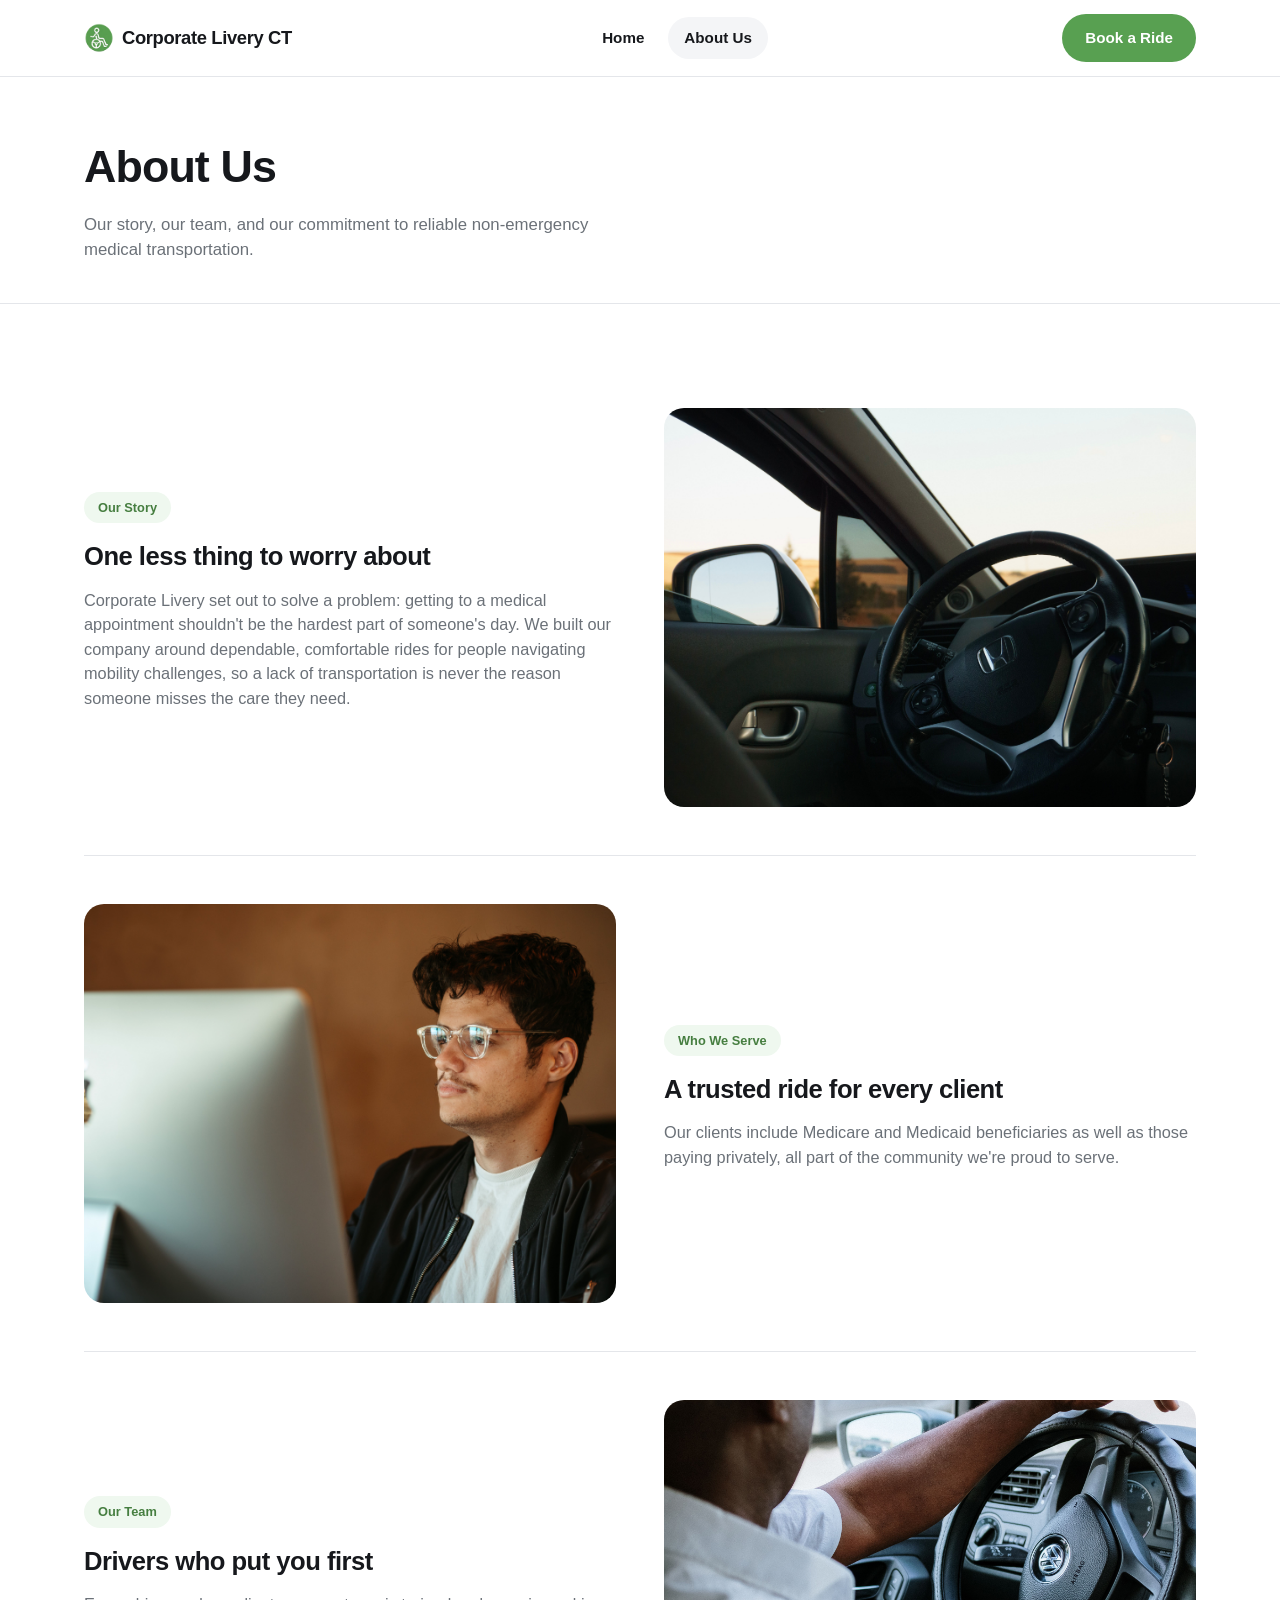
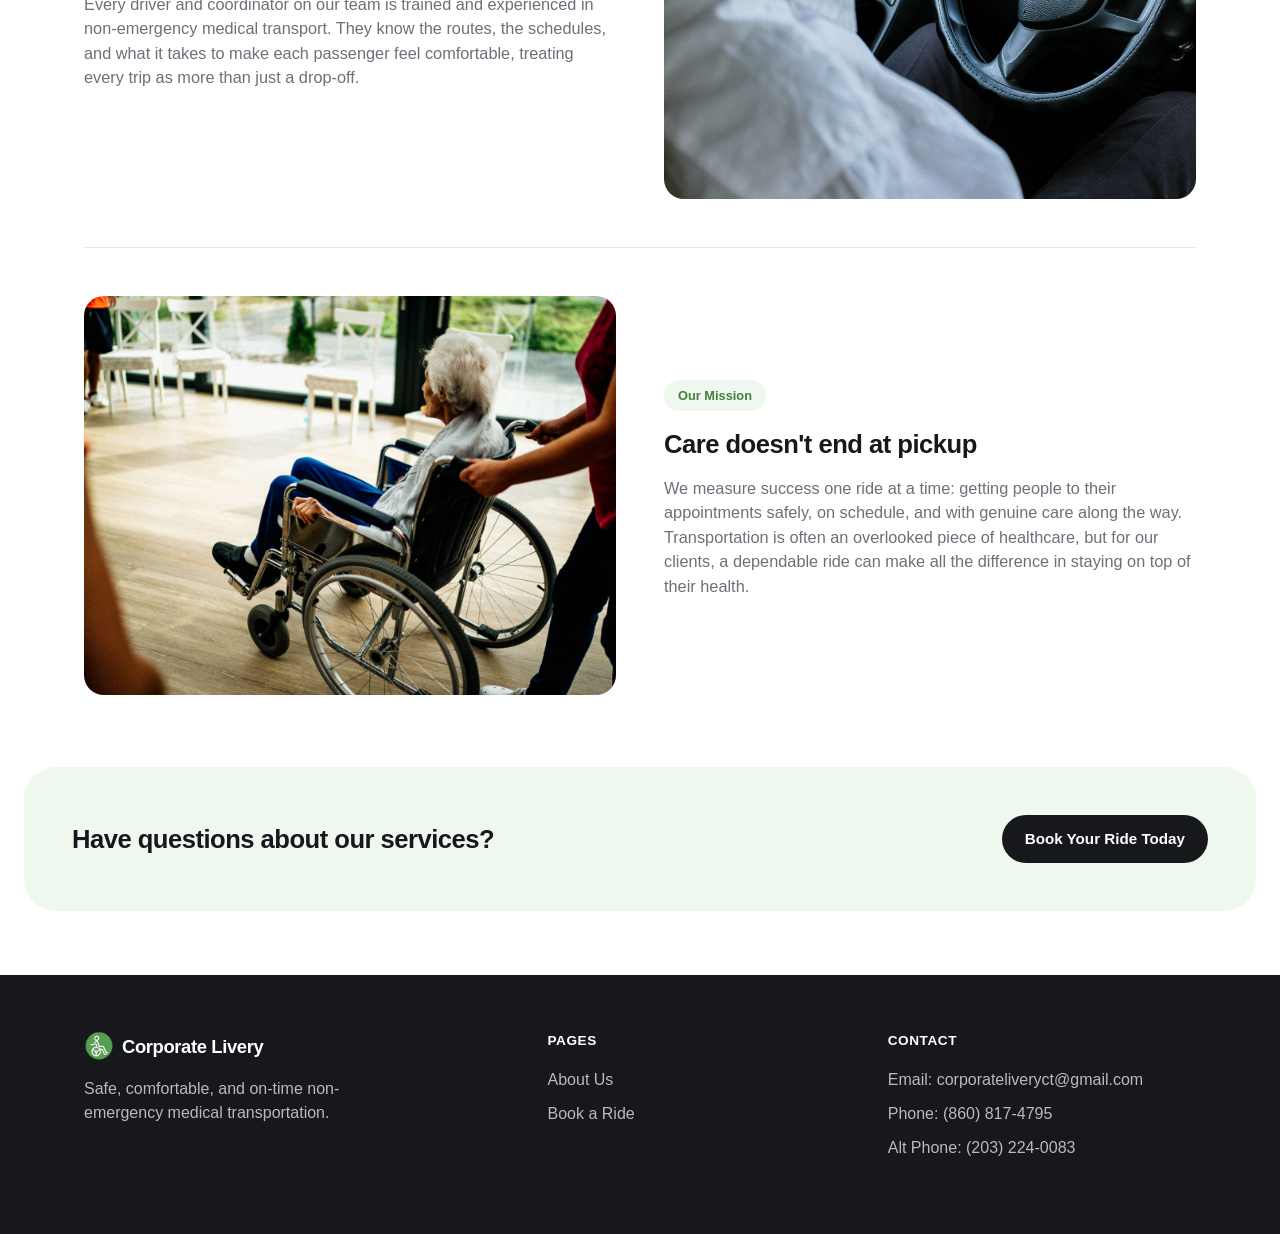
==== about-us/index.html @ ef1a868f "Page routing & mobile formatting" ====
<!DOCTYPE html>
<html lang="en">
<head>
<meta charset="UTF-8">
<meta name="viewport" content="width=device-width, initial-scale=1.0">
<title>About Us | Corporate Livery</title>
<meta name="description" content="Learn about Corporate Livery, our team, who we serve, and our mission in non-emergency medical transportation.">
<link rel="stylesheet" href="/styles.css">
<link rel="icon" type="image/png" href="/images/CorporateLogo.png">
</head>
<body>
<a class="skip-link" href="#main">Skip to Content</a>

<header class="site-header">
  <div class="wrap">
    <a href="/" class="logo">
      <span class="logo-mark">
        <img src="/images/CorporateLogo.png" alt="Corporate Livery logo">
      </span>
      Corporate Livery CT
    </a>
    <nav class="main-nav" aria-label="Primary">
      <a href="/">Home</a>
      <a href="/about-us" class="active">About Us</a>
      <a href="/book-a-ride" class="nav-book-link">Book a Ride</a>
    </nav>
    <a href="/book-a-ride" class="btn btn-primary">Book a Ride</a>
    <button class="nav-toggle" aria-label="Open menu" aria-expanded="false" id="navToggle">
      <span></span><span></span><span></span>
    </button>
  </div>
</header>

<main id="main">

  <section class="page-hero">
    <div class="wrap">
      <h1>About Us</h1>
      <p>Our story, our team, and our commitment to reliable non-emergency medical transportation.</p>
    </div>
  </section>

  <div class="wrap">

    <div class="about-row">
      <div class="about-copy">
        <span class="eyebrow-label">Our Story</span>
        <h2>One less thing to worry about</h2>
        <p>Corporate Livery set out to solve a problem: getting to a medical appointment shouldn't be the hardest part of someone's day. We built our company around dependable, comfortable rides for people navigating mobility challenges, so a lack of transportation is never the reason someone misses the care they need.</p>
      </div>
      <div class="about-photo">
        <img src="/images/Our-story.jpg" alt="Accessible minivan">
      </div>
    </div>

    <div class="about-row reverse">
      <div class="about-copy">
        <span class="eyebrow-label">Who We Serve</span>
        <h2>A trusted ride for every client</h2>
        <p>Our clients include Medicare and Medicaid beneficiaries as well as those paying privately, all part of the community we're proud to serve.</p>
      </div>
      <div class="about-photo">
        <img src="/images/Who-we-serve.jpg" alt="Accessible minivan">
      </div>
    </div>

    <div class="about-row">
      <div class="about-copy">
        <span class="eyebrow-label">Our Team</span>
        <h2>Drivers who put you first</h2>
        <p>Every driver and coordinator on our team is trained and experienced in non-emergency medical transport. They know the routes, the schedules, and what it takes to make each passenger feel comfortable, treating every trip as more than just a drop-off.</p>
      </div>
      <div class="about-photo">
        <img src="/images/Our-Team.jpg" alt="Accessible minivan">
      </div>
    </div>

    <div class="about-row reverse">
      <div class="about-copy">
        <span class="eyebrow-label">Our Mission</span>
        <h2>Care doesn't end at pickup</h2>
        <p>We measure success one ride at a time: getting people to their appointments safely, on schedule, and with genuine care along the way. Transportation is often an overlooked piece of healthcare, but for our clients, a dependable ride can make all the difference in staying on top of their health.</p>
      </div>
      <div class="about-photo">
        <img src="/images/Our-Mission.jpg" alt="Accessible minivan">
      </div>
    </div>

  </div>

  <section class="cta-banner">
    <h2>Have questions about our services?</h2>
    <a href="/book-a-ride" class="btn btn-dark">Book Your Ride Today</a>
  </section>

</main>

<footer class="site-footer">
  <div class="wrap">
    <div class="footer-top">
      <div>
        <a href="/" class="logo">
          <span class="logo-mark">
            <img src="/images/CorporateLogo.png" alt="Corporate Livery logo">
          </span>
          Corporate Livery
        </a>
        <p style="max-width: 34ch; margin-top: 16px;">Safe, comfortable, and on-time non-emergency medical transportation.</p>
      </div>
      <div class="footer-col">
        <h4>Pages</h4>
        <ul>
          <li><a href="/about-us">About Us</a></li>
          <li><a href="/book-a-ride">Book a Ride</a></li>
        </ul>
      </div>
      <div class="footer-col">
        <h4>Contact</h4>
        <ul>
          <li>Email: corporateliveryct@gmail.com</li>
          <li>Phone: (860) 817-4795</li>
          <li>Alt Phone: (203) 224-0083</li>
        </ul>
      </div>
    </div>
  </div>
</footer>

<script src="/script.js"></script>
</body>
</html>
---- styles.css ----
/* ============================================
   Corporate Livery — Design Tokens
   ============================================ */
   :root {
    --ink: #16181C;
    --paper: #FFFFFF;
    --mist: #F4F5F7;
    --line: #E4E6EA;
    --muted: #6B7178;
  
    --accent: #58A051;
    --accent-dark: #467E40;
    --accent-soft: #eff8ef;
  
    --radius-lg: 32px;
    --radius-md: 20px;
    --radius-pill: 999px;
  
    --shadow-card: 0 20px 50px rgba(22, 24, 28, 0.12);
  
    --font: -apple-system, BlinkMacSystemFont, "Segoe UI", Roboto, Helvetica, Arial, sans-serif;
  
    --max: 1160px;
  }
  
  /* ============================================
     Reset
     ============================================ */
  * { box-sizing: border-box; }
  html { scroll-behavior: smooth; }
  body {
    margin: 0;
    font-family: var(--font);
    color: var(--ink);
    background: var(--paper);
    line-height: 1.5;
    -webkit-font-smoothing: antialiased;
  }
  img { max-width: 100%; display: block; }
  a { color: inherit; text-decoration: none; }
  ul { list-style: none; margin: 0; padding: 0; }
  button { font-family: inherit; cursor: pointer; }
  
  :focus-visible {
    outline: 3px solid var(--accent);
    outline-offset: 3px;
  }
  
  .wrap {
    max-width: var(--max);
    margin: 0 auto;
    padding: 0 24px;
  }
  
  .skip-link {
    position: absolute;
    left: -999px;
    top: 0;
    background: var(--ink);
    color: #fff;
    padding: 12px 20px;
    border-radius: var(--radius-pill);
    z-index: 100;
  }
  .skip-link:focus { left: 24px; top: 16px; }
  
  /* ============================================
     Header
     ============================================ */
  .site-header {
    position: sticky;
    top: 0;
    z-index: 50;
    background: rgba(255, 255, 255, 0.92);
    backdrop-filter: saturate(180%) blur(10px);
    border-bottom: 1px solid var(--line);
  }
  .site-header .wrap {
    display: flex;
    align-items: center;
    justify-content: space-between;
    height: 76px;
  }
  .logo {
    font-weight: 800;
    font-size: 1.15rem;
    letter-spacing: -0.02em;
    display: flex;
    align-items: center;
    gap: 8px;
  }
  .logo-mark {
    width: 30px;
    height: 30px;
    border-radius: 9px;
    display: inline-flex;
    align-items: center;
    justify-content: center;
    flex-shrink: 0;
  }
  .main-nav {
    display: flex;
    align-items: center;
    gap: 8px;
  }
  .main-nav a {
    padding: 10px 16px;
    border-radius: var(--radius-pill);
    font-weight: 600;
    font-size: 0.95rem;
    color: var(--ink);
  }
  .main-nav a:hover { background: var(--mist); }
  .main-nav a.active { background: var(--mist); }

  .nav-book-link { display: none; }
  
  .btn {
    display: inline-flex;
    align-items: center;
    justify-content: center;
    gap: 8px;
    padding: 12px 22px;
    border-radius: var(--radius-pill);
    font-weight: 700;
    font-size: 0.95rem;
    border: 1px solid transparent;
    transition: transform 0.15s ease, background 0.15s ease;
    white-space: nowrap;
  }
  .btn:hover { transform: translateY(-1px); }
  .btn-primary { background: var(--accent); color: #fff; }
  .btn-primary:hover { background: var(--accent-dark); }
  .btn-dark { background: var(--ink); color: #fff; }
  .btn-dark:hover { background: #000; }
  .btn-outline { background: transparent; color: var(--ink); border-color: var(--line); }
  .btn-outline:hover { background: var(--mist); }
  
  .nav-toggle {
    display: none;
    background: none;
    border: none;
    padding: 8px;
  }
  .nav-toggle span {
    display: block;
    width: 22px;
    height: 2px;
    background: var(--ink);
    margin: 5px 0;
  }
  
  /* ============================================
     Hero
     ============================================ */
  .hero {
    padding: 64px 0 40px;
  }
  .hero .wrap {
    display: grid;
    grid-template-columns: 1.05fr 0.95fr;
    gap: 56px;
    align-items: center;
  }
  .hero-visual {
    position: relative;
    border-radius: var(--radius-lg);
    background: var(--ink);
    aspect-ratio: 4 / 4.4;
    overflow: hidden;
  }
  .hero-visual-photo {
    position: absolute;
    inset: 0;
    width: 100%;
    height: 100%;
    object-fit: cover;
  }
  .hero-visual::after {
    content: "";
    position: absolute;
    inset: 0;
    background: linear-gradient(to top, rgba(0, 0, 0, 0.6), transparent 45%);
  }
  .hero-visual .hero-badge {
    position: absolute;
    bottom: 24px;
    left: 24px;
    right: 24px;
    z-index: 1;
    margin: 0;
    width: fit-content;
  }
  .eyebrow {
    display: inline-flex;
    align-items: center;
    gap: 8px;
    background: var(--accent-soft);
    color: var(--accent-dark);
    font-weight: 700;
    font-size: 0.8rem;
    letter-spacing: 0.02em;
    padding: 8px 16px;
    border-radius: var(--radius-pill);
    margin-bottom: 20px;
  }
  .eyebrow-dot {
    width: 7px;
    height: 7px;
    border-radius: 50%;
    background: var(--accent);
  }
  .hero h1 {
    font-size: clamp(2.4rem, 4.4vw, 3.6rem);
    line-height: 1.05;
    letter-spacing: -0.03em;
    font-weight: 800;
    margin: 0 0 20px;
  }
  .hero .lede {
    font-size: 1.1rem;
    color: var(--muted);
    max-width: 46ch;
    margin: 0 0 28px;
  }
  .hero-ctas { display: flex; gap: 12px; flex-wrap: wrap; }
  
  .hero-badge {
    position: relative;
    background: #fff;
    border-radius: var(--radius-md);
    padding: 16px 18px;
    display: flex;
    align-items: center;
    gap: 12px;
    box-shadow: var(--shadow-card);
    width: fit-content;
  }
  .hero-badge strong { display: block; font-size: 0.95rem; }
  .hero-badge span { display: block; font-size: 0.8rem; color: var(--muted); }
  .hero-badge .badge-icon {
    width: 38px;
    height: 38px;
    border-radius: 10px;
    background: var(--accent-soft);
    display: flex;
    align-items: center;
    justify-content: center;
    flex-shrink: 0;
  }
  
  /* ============================================
     Image placeholder
     ============================================ */
  .img-placeholder {
    border-radius: var(--radius-md);
    background: repeating-linear-gradient(
      135deg,
      var(--mist),
      var(--mist) 10px,
      #ECEEF1 10px,
      #ECEEF1 20px
    );
    border: 1px dashed var(--line);
    display: flex;
    flex-direction: column;
    align-items: center;
    justify-content: center;
    gap: 10px;
    color: var(--muted);
    text-align: center;
    padding: 24px;
  }
  .img-placeholder .icon {
    width: 44px;
    height: 44px;
    border-radius: 12px;
    background: #fff;
    display: flex;
    align-items: center;
    justify-content: center;
  }
  .img-placeholder span {
    font-size: 0.85rem;
    font-weight: 600;
  }
  
  /* ============================================
     Intro / stats
     ============================================ */
  .intro {
    padding: 40px 0 20px;
  }
  .intro .wrap {
    display: grid;
    grid-template-columns: 1fr 1fr;
    gap: 56px;
    align-items: center;
  }
  .intro .img-placeholder { aspect-ratio: 5 / 4; }
  .intro p {
    font-size: 1.05rem;
    color: var(--muted);
    margin: 0 0 18px;
  }
  .intro .kicker {
    font-weight: 700;
    color: var(--ink);
    margin-bottom: 10px;
  }
  .intro-link {
    display: inline-flex;
    align-items: center;
    gap: 8px;
    font-weight: 700;
    color: var(--accent-dark);
  }

  .intro-photo {
    border-radius: var(--radius-md);
    aspect-ratio: 5 / 4;
    overflow: hidden;
  }
  .intro-photo img {
    width: 100%;
    height: 100%;
    object-fit: cover;
    display: block;
  }
  
  .stat-row {
    display: grid;
    grid-template-columns: repeat(3, 1fr);
    gap: 24px;
    padding: 48px 0;
    border-top: 1px solid var(--line);
    border-bottom: 1px solid var(--line);
    margin-top: 48px;
  }
  .stat-row div { text-align: left; }
  .stat-row .stat-value {
    font-size: 2.4rem;
    font-weight: 800;
    letter-spacing: -0.02em;
  }
  .stat-row .stat-label {
    color: var(--muted);
    font-size: 0.95rem;
    margin-top: 4px;
  }
  
  /* ============================================
     Dark feature section
     ============================================ */
  .features {
    background: var(--ink);
    color: #fff;
    border-radius: var(--radius-lg);
    margin: 64px 24px;
    padding: 56px;
  }
  .features .wrap { padding: 0; max-width: none; }
  .features-top {
    display: grid;
    grid-template-columns: 1fr 1fr;
    gap: 48px;
    margin-bottom: 48px;
  }
  .features h2 {
    font-size: clamp(1.8rem, 3vw, 2.4rem);
    letter-spacing: -0.02em;
    margin: 0 0 8px;
  }
  .features-top p {
    color: rgba(255, 255, 255, 0.65);
    font-size: 1.02rem;
    margin: 0;
  }
  .feature-grid {
    display: grid;
    grid-template-columns: repeat(4, 1fr);
    gap: 24px;
  }
  .feature-card .icon {
    width: 46px;
    height: 46px;
    border-radius: 12px;
    background: rgba(255, 255, 255, 0.1);
    display: flex;
    align-items: center;
    justify-content: center;
    margin-bottom: 18px;
  }
  .feature-card h3 {
    font-size: 1.02rem;
    margin: 0 0 8px;
  }
  .feature-card p {
    color: rgba(255, 255, 255, 0.6);
    font-size: 0.92rem;
    margin: 0;
  }
  
  /* ============================================
     Services
     ============================================ */
  .services { padding: 64px 0; }
  .section-head {
    display: flex;
    justify-content: space-between;
    align-items: flex-end;
    gap: 24px;
    margin-bottom: 36px;
  }
  .section-head h2 {
    font-size: clamp(1.7rem, 3vw, 2.2rem);
    letter-spacing: -0.02em;
    margin: 0 0 8px;
  }
  .section-head p { color: var(--muted); margin: 0; max-width: 46ch; }
  
  .service-grid {
    display: grid;
    grid-template-columns: 1fr 1fr;
    gap: 24px;
  }
  .service-card {
    border: 1px solid var(--line);
    border-radius: var(--radius-lg);
    padding: 32px;
  }
  .service-card .icon {
    width: 46px;
    height: 46px;
    border-radius: 12px;
    background: var(--accent-soft);
    display: flex;
    align-items: center;
    justify-content: center;
    margin-bottom: 20px;
  }
  .service-card h3 { font-size: 1.15rem; margin: 0 0 8px; }
  .service-card p { color: var(--muted); margin: 0; }
  
  /* ============================================
     CTA banner
     ============================================ */
  .cta-banner {
    background: var(--accent-soft);
    border-radius: var(--radius-lg);
    margin: 24px 24px 64px;
    padding: 48px;
    display: flex;
    align-items: center;
    justify-content: space-between;
    gap: 24px;
    flex-wrap: wrap;
  }
  .cta-banner h2 {
    font-size: 1.6rem;
    letter-spacing: -0.02em;
    margin: 0;
    max-width: 30ch;
    color: var(--ink);
  }
  
  /* ============================================
     Footer
     ============================================ */
  .site-footer {
    background: var(--ink);
    color: rgba(255, 255, 255, 0.7);
    padding: 56px 0 32px;
  }
  .footer-top {
    display: grid;
    grid-template-columns: 1.4fr 1fr 1fr;
    gap: 32px;
    padding-bottom: 32px;
  }
  .footer-top .logo { color: #fff; }
  .footer-col h4 {
    color: #fff;
    font-size: 0.85rem;
    letter-spacing: 0.04em;
    text-transform: uppercase;
    margin: 0 0 16px;
  }
  .footer-col ul li { margin-bottom: 10px; }
  .footer-col a:hover { color: #fff; }
  .footer-bottom {
    padding-top: 24px;
    font-size: 0.85rem;
    display: flex;
    justify-content: space-between;
    flex-wrap: wrap;
    gap: 12px;
  }
  
  /* ============================================
     Inner pages: About, Book a Ride
     ============================================ */
  .page-hero {
    padding: 56px 0 40px;
    border-bottom: 1px solid var(--line);
    margin-bottom: 56px;
  }
  .page-hero h1 {
    font-size: clamp(2rem, 4vw, 2.8rem);
    letter-spacing: -0.02em;
    margin: 0 0 12px;
  }
  .page-hero p {
    color: var(--muted);
    font-size: 1.05rem;
    max-width: 60ch;
    margin: 0;
  }
  
  .about-row {
    display: grid;
    grid-template-columns: 1fr 1fr;
    gap: 48px;
    align-items: center;
    padding: 48px 0;
  }
  .about-row:not(:last-child) { border-bottom: 1px solid var(--line); }
  .about-row.reverse .about-copy { order: 2; }
  .about-row.reverse .img-placeholder { order: 1; }
  .about-copy .eyebrow-label {
    display: inline-flex;
    align-items: center;
    gap: 8px;
    font-size: 0.8rem;
    font-weight: 700;
    color: var(--accent-dark);
    background: var(--accent-soft);
    padding: 6px 14px;
    border-radius: var(--radius-pill);
    margin-bottom: 14px;
  }
  .about-copy h2 {
    font-size: 1.6rem;
    letter-spacing: -0.02em;
    margin: 0 0 12px;
  }
  .about-copy p {
    color: var(--muted);
    font-size: 1.02rem;
    margin: 0 0 12px;
  }
  .about-row .img-placeholder { aspect-ratio: 4 / 3; }

  .about-photo {
    border-radius: var(--radius-md);
    aspect-ratio: 4 / 3;
    overflow: hidden;
  }
  .about-photo img {
    width: 100%;
    height: 100%;
    object-fit: cover;
    display: block;
  }
  
  /* ============================================
     Book a Ride form
     ============================================ */
  .book-layout {
    display: grid;
    grid-template-columns: 0.85fr 1.15fr;
    gap: 48px;
    padding-bottom: 72px;
  }
  .contact-card {
    border: 1px solid var(--line);
    border-radius: var(--radius-lg);
    padding: 32px;
    height: fit-content;
  }
  .contact-card h3 { margin: 0 0 4px; font-size: 1.1rem; }
  .contact-card p { color: var(--muted); margin: 0 0 24px; }
  .contact-line {
    display: flex;
    align-items: center;
    gap: 12px;
    margin-bottom: 16px;
    font-weight: 600;
    font-size: 0.95rem;
  }

  .contact-line .icon {
    width: 38px;
    height: 38px;
    border-radius: 10px;
    background: var(--accent-soft);
    display: flex;
    align-items: center;
    justify-content: center;
    flex-shrink: 0;
  }
  
  form.ride-form {
    border: 1px solid var(--line);
    border-radius: var(--radius-lg);
    padding: 36px;
  }
  .form-row {
    display: grid;
    grid-template-columns: 1fr 1fr;
    gap: 18px;
    margin-bottom: 18px;
  }
  .field { display: flex; flex-direction: column; gap: 6px; }
  .field label {
    font-size: 0.85rem;
    font-weight: 700;
  }
  .field .req { color: var(--muted); font-weight: 400; }
  .field input,
  .field select,
  .field textarea {
    border: 1px solid var(--line);
    border-radius: 10px;
    padding: 12px 14px;
    font-family: inherit;
    font-size: 0.95rem;
    background: var(--paper);
    color: var(--ink);
  }
  .field input:focus,
  .field select:focus,
  .field textarea:focus {
    outline: 2px solid var(--accent);
    outline-offset: 1px;
    border-color: var(--accent);
  }
  .field textarea { resize: vertical; min-height: 110px; }
  .form-note {
    font-size: 0.85rem;
    color: var(--muted);
    margin-top: 6px;
  }
  .form-status {
    margin-top: 16px;
    font-weight: 600;
    font-size: 0.92rem;
  }
  .form-status.success { color: #157F3B; }
  .form-status.error { color: #C0392B; }

  .form-success {
    display: none;
    flex-direction: column;
    align-items: center;
    text-align: center;
    gap: 10px;
    border: 1px solid var(--line);
    border-radius: var(--radius-lg);
    padding: 56px 36px;
  }
  .form-success.is-visible {
    display: flex;
  }
  .form-success-icon {
    width: 56px;
    height: 56px;
    border-radius: 50%;
    background: var(--accent);
    display: flex;
    align-items: center;
    justify-content: center;
    margin-bottom: 6px;
  }
  .form-success h3 {
    font-size: 1.3rem;
    margin: 0;
  }
  .form-success p {
    color: var(--muted);
    max-width: 38ch;
    margin: 0;
  }
  
  /* ============================================
     Responsive
     ============================================ */
  @media (max-width: 860px) {
    .main-nav { display: none; }
    .nav-toggle { display: block; }
    .hero .wrap,
    .intro .wrap,
    .features-top,
    .feature-grid,
    .service-grid,
    .about-row,
    .book-layout,
    .footer-top {
      grid-template-columns: 1fr;
    }
    .about-row.reverse .about-copy,
    .about-row.reverse .img-placeholder { order: initial; }
    .feature-grid { gap: 32px; }
    .stat-row { grid-template-columns: 1fr; gap: 28px; }
    .features { margin: 40px 16px; padding: 36px 24px; }
    .cta-banner { margin: 16px 16px 48px; padding: 36px 24px; flex-direction: column; align-items: flex-start; }
    .form-row { grid-template-columns: 1fr; }

    .intro-photo { order: 2; }
    .intro .wrap > div:not(.intro-photo) { order: 1; }
  
    .hero-visual { aspect-ratio: 16 / 10; }
    .intro-photo { aspect-ratio: 16 / 10; }
    .logo { font-size: 1rem; gap: 6px; }

    .nav-book-link { display: block; }
    .site-header .wrap > a.btn-primary { display: none; }
  }
  
  @media (prefers-reduced-motion: reduce) {
    html { scroll-behavior: auto; }
    .btn:hover { transform: none; }
  }
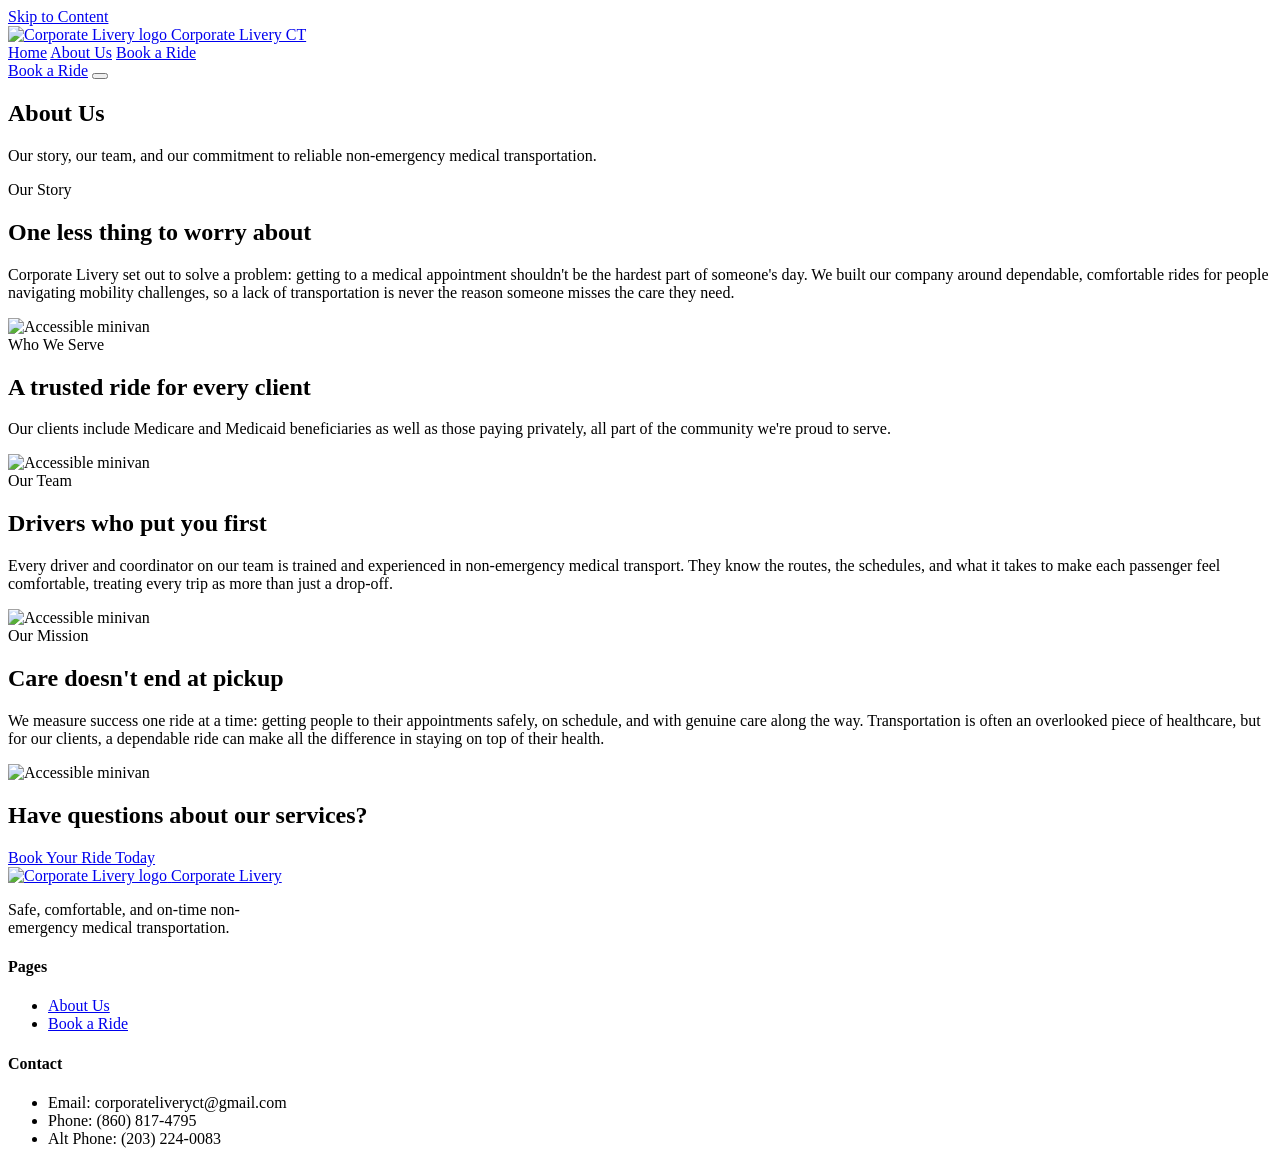
==== commit 07f76526: "routing for github.io" ====
--- a/about-us/index.html
+++ b/about-us/index.html
@@ -5,26 +5,26 @@
 <meta name="viewport" content="width=device-width, initial-scale=1.0">
 <title>About Us | Corporate Livery</title>
 <meta name="description" content="Learn about Corporate Livery, our team, who we serve, and our mission in non-emergency medical transportation.">
-<link rel="stylesheet" href="/styles.css">
-<link rel="icon" type="image/png" href="/images/CorporateLogo.png">
+<link rel="stylesheet" href="/corporateliveryct/styles.css">
+<link rel="icon" type="image/png" href="/corporateliveryct/images/CorporateLogo.png">
 </head>
 <body>
 <a class="skip-link" href="#main">Skip to Content</a>
 
 <header class="site-header">
   <div class="wrap">
-    <a href="/" class="logo">
+    <a href="/corporateliveryct/" class="logo">
       <span class="logo-mark">
-        <img src="/images/CorporateLogo.png" alt="Corporate Livery logo">
+        <img src="/corporateliveryct/images/CorporateLogo.png" alt="Corporate Livery logo">
       </span>
       Corporate Livery CT
     </a>
     <nav class="main-nav" aria-label="Primary">
-      <a href="/">Home</a>
-      <a href="/about-us" class="active">About Us</a>
-      <a href="/book-a-ride" class="nav-book-link">Book a Ride</a>
+      <a href="/corporateliveryct/">Home</a>
+      <a href="/corporateliveryct/about-us" class="active">About Us</a>
+      <a href="/corporateliveryct/book-a-ride" class="nav-book-link">Book a Ride</a>
     </nav>
-    <a href="/book-a-ride" class="btn btn-primary">Book a Ride</a>
+    <a href="/corporateliveryct/book-a-ride" class="btn btn-primary">Book a Ride</a>
     <button class="nav-toggle" aria-label="Open menu" aria-expanded="false" id="navToggle">
       <span></span><span></span><span></span>
     </button>
@@ -49,7 +49,7 @@
         <p>Corporate Livery set out to solve a problem: getting to a medical appointment shouldn't be the hardest part of someone's day. We built our company around dependable, comfortable rides for people navigating mobility challenges, so a lack of transportation is never the reason someone misses the care they need.</p>
       </div>
       <div class="about-photo">
-        <img src="/images/Our-story.jpg" alt="Accessible minivan">
+        <img src="/corporateliveryct/images/Our-story.jpg" alt="Accessible minivan">
       </div>
     </div>
 
@@ -60,7 +60,7 @@
         <p>Our clients include Medicare and Medicaid beneficiaries as well as those paying privately, all part of the community we're proud to serve.</p>
       </div>
       <div class="about-photo">
-        <img src="/images/Who-we-serve.jpg" alt="Accessible minivan">
+        <img src="/corporateliveryct/images/Who-we-serve.jpg" alt="Accessible minivan">
       </div>
     </div>
 
@@ -71,7 +71,7 @@
         <p>Every driver and coordinator on our team is trained and experienced in non-emergency medical transport. They know the routes, the schedules, and what it takes to make each passenger feel comfortable, treating every trip as more than just a drop-off.</p>
       </div>
       <div class="about-photo">
-        <img src="/images/Our-Team.jpg" alt="Accessible minivan">
+        <img src="/corporateliveryct/images/Our-Team.jpg" alt="Accessible minivan">
       </div>
     </div>
 
@@ -82,7 +82,7 @@
         <p>We measure success one ride at a time: getting people to their appointments safely, on schedule, and with genuine care along the way. Transportation is often an overlooked piece of healthcare, but for our clients, a dependable ride can make all the difference in staying on top of their health.</p>
       </div>
       <div class="about-photo">
-        <img src="/images/Our-Mission.jpg" alt="Accessible minivan">
+        <img src="/corporateliveryct/images/Our-Mission.jpg" alt="Accessible minivan">
       </div>
     </div>
 
@@ -90,7 +90,7 @@
 
   <section class="cta-banner">
     <h2>Have questions about our services?</h2>
-    <a href="/book-a-ride" class="btn btn-dark">Book Your Ride Today</a>
+    <a href="/corporateliveryct/book-a-ride" class="btn btn-dark">Book Your Ride Today</a>
   </section>
 
 </main>
@@ -99,9 +99,9 @@
   <div class="wrap">
     <div class="footer-top">
       <div>
-        <a href="/" class="logo">
+        <a href="/corporateliveryct/" class="logo">
           <span class="logo-mark">
-            <img src="/images/CorporateLogo.png" alt="Corporate Livery logo">
+            <img src="/corporateliveryct/images/CorporateLogo.png" alt="Corporate Livery logo">
           </span>
           Corporate Livery
         </a>
@@ -110,8 +110,8 @@
       <div class="footer-col">
         <h4>Pages</h4>
         <ul>
-          <li><a href="/about-us">About Us</a></li>
-          <li><a href="/book-a-ride">Book a Ride</a></li>
+          <li><a href="/corporateliveryct/about-us">About Us</a></li>
+          <li><a href="/corporateliveryct/book-a-ride">Book a Ride</a></li>
         </ul>
       </div>
       <div class="footer-col">
@@ -126,6 +126,6 @@
   </div>
 </footer>
 
-<script src="/script.js"></script>
+<script src="/corporateliveryct/script.js"></script>
 </body>
 </html>
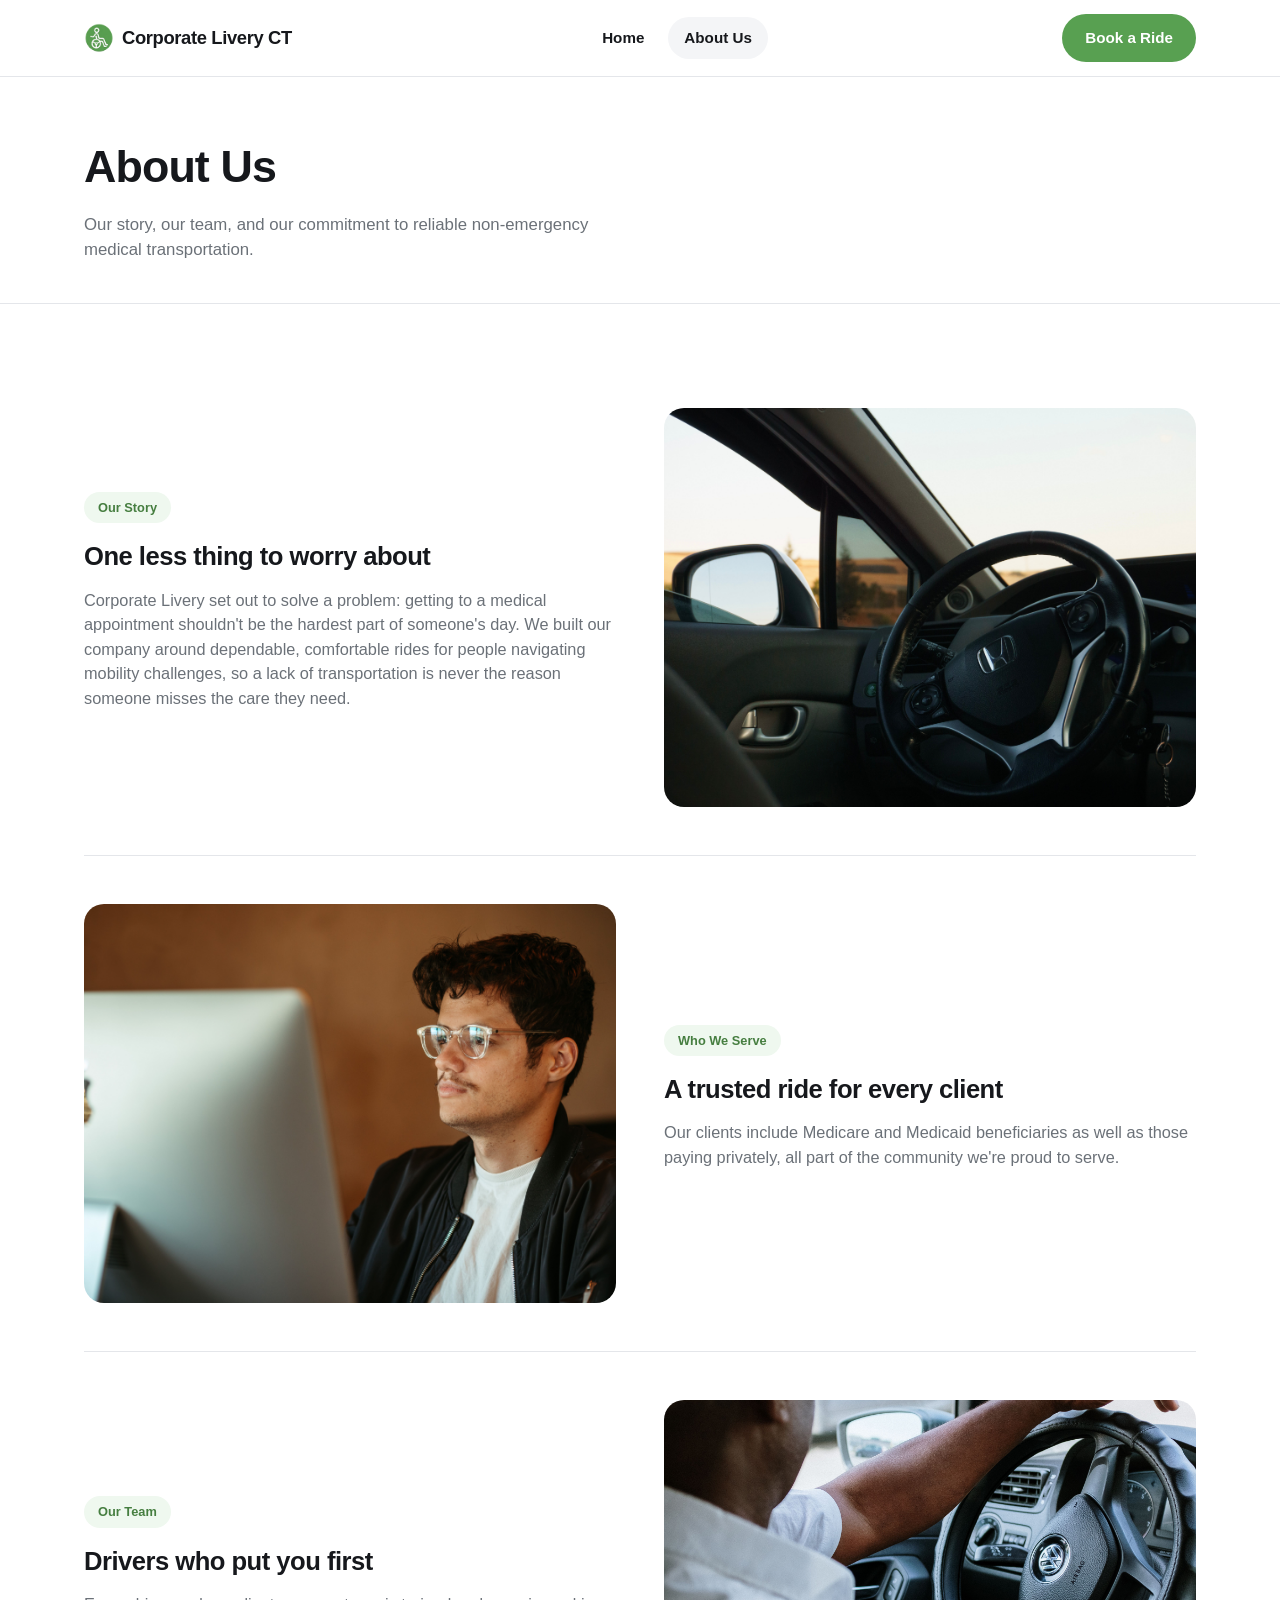
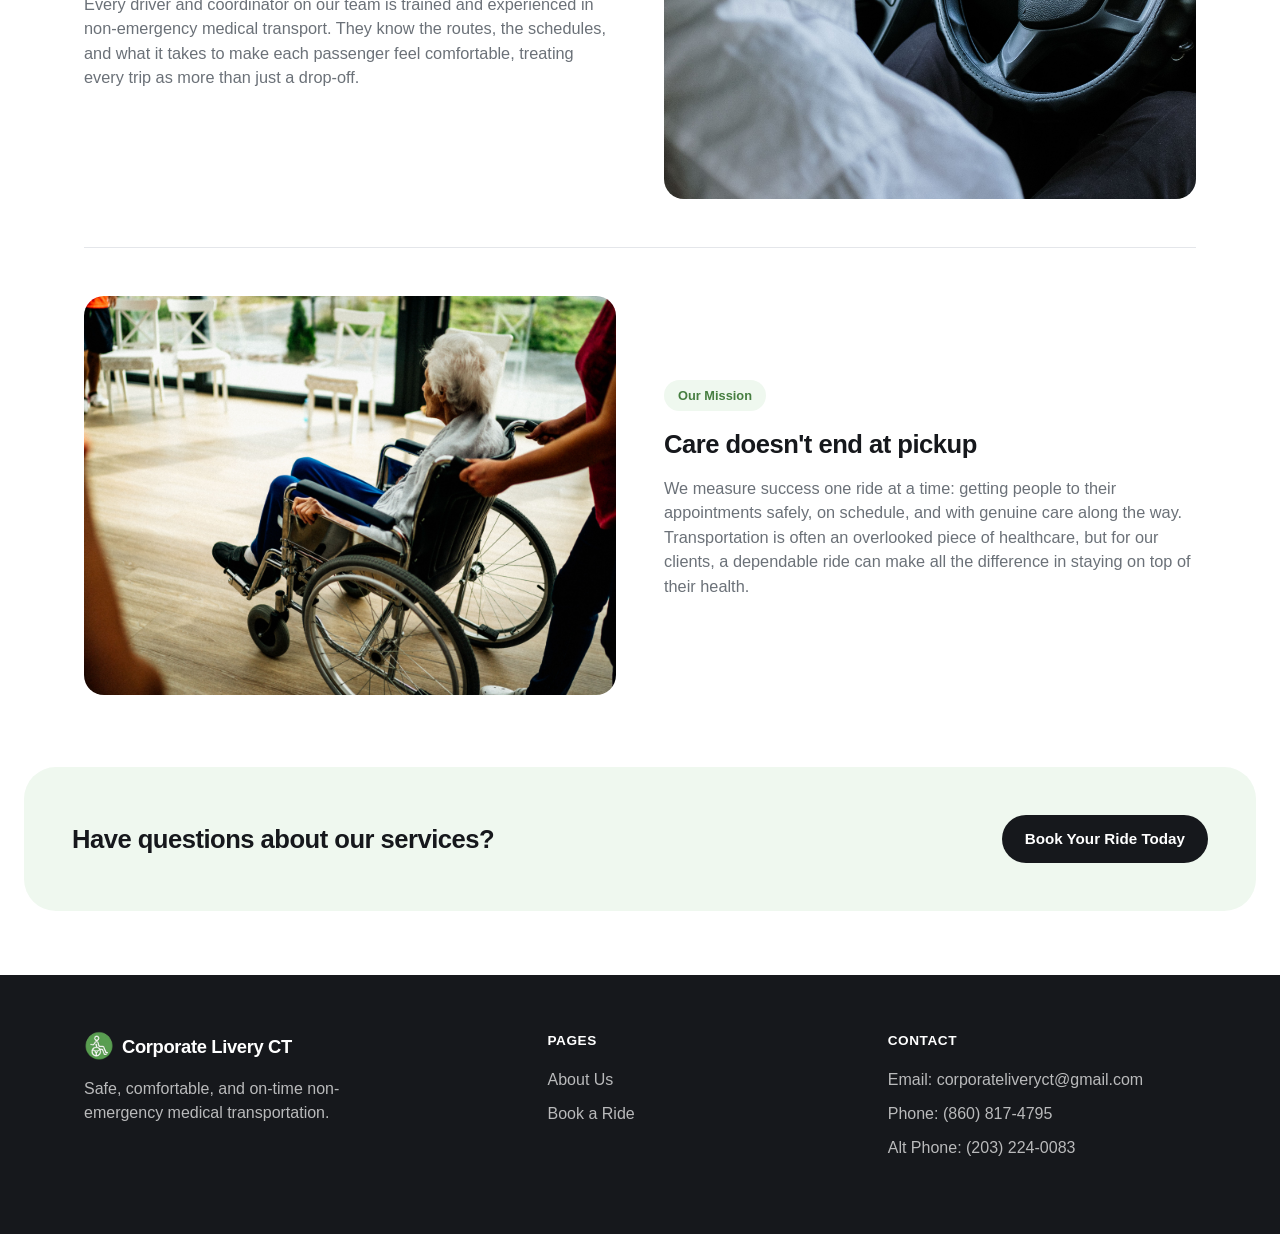
==== commit 35abfc3f: "external-routing" ====
--- a/about-us/index.html
+++ b/about-us/index.html
@@ -3,28 +3,28 @@
 <head>
 <meta charset="UTF-8">
 <meta name="viewport" content="width=device-width, initial-scale=1.0">
-<title>About Us | Corporate Livery</title>
-<meta name="description" content="Learn about Corporate Livery, our team, who we serve, and our mission in non-emergency medical transportation.">
-<link rel="stylesheet" href="/corporateliveryct/styles.css">
-<link rel="icon" type="image/png" href="/corporateliveryct/images/CorporateLogo.png">
+<title>About Us | Corporate Livery CT</title>
+<meta name="description" content="Learn about Corporate Livery CT, our team, who we serve, and our mission in non-emergency medical transportation.">
+<link rel="stylesheet" href="/styles.css">
+<link rel="icon" type="image/png" href="/images/CorporateLogo.png">
 </head>
 <body>
 <a class="skip-link" href="#main">Skip to Content</a>
 
 <header class="site-header">
   <div class="wrap">
-    <a href="/corporateliveryct/" class="logo">
+    <a href="/" class="logo">
       <span class="logo-mark">
-        <img src="/corporateliveryct/images/CorporateLogo.png" alt="Corporate Livery logo">
+        <img src="/images/CorporateLogo.png" alt="Corporate Livery logo">
       </span>
       Corporate Livery CT
     </a>
     <nav class="main-nav" aria-label="Primary">
-      <a href="/corporateliveryct/">Home</a>
-      <a href="/corporateliveryct/about-us" class="active">About Us</a>
-      <a href="/corporateliveryct/book-a-ride" class="nav-book-link">Book a Ride</a>
+      <a href="/">Home</a>
+      <a href="/about-us" class="active">About Us</a>
+      <a href="/book-a-ride" class="nav-book-link">Book a Ride</a>
     </nav>
-    <a href="/corporateliveryct/book-a-ride" class="btn btn-primary">Book a Ride</a>
+    <a href="/book-a-ride" class="btn btn-primary">Book a Ride</a>
     <button class="nav-toggle" aria-label="Open menu" aria-expanded="false" id="navToggle">
       <span></span><span></span><span></span>
     </button>
@@ -49,7 +49,7 @@
         <p>Corporate Livery set out to solve a problem: getting to a medical appointment shouldn't be the hardest part of someone's day. We built our company around dependable, comfortable rides for people navigating mobility challenges, so a lack of transportation is never the reason someone misses the care they need.</p>
       </div>
       <div class="about-photo">
-        <img src="/corporateliveryct/images/Our-story.jpg" alt="Accessible minivan">
+        <img src="/images/Our-story.jpg" alt="Accessible minivan">
       </div>
     </div>
 
@@ -60,7 +60,7 @@
         <p>Our clients include Medicare and Medicaid beneficiaries as well as those paying privately, all part of the community we're proud to serve.</p>
       </div>
       <div class="about-photo">
-        <img src="/corporateliveryct/images/Who-we-serve.jpg" alt="Accessible minivan">
+        <img src="/images/Who-we-serve.jpg" alt="Accessible minivan">
       </div>
     </div>
 
@@ -71,7 +71,7 @@
         <p>Every driver and coordinator on our team is trained and experienced in non-emergency medical transport. They know the routes, the schedules, and what it takes to make each passenger feel comfortable, treating every trip as more than just a drop-off.</p>
       </div>
       <div class="about-photo">
-        <img src="/corporateliveryct/images/Our-Team.jpg" alt="Accessible minivan">
+        <img src="/images/Our-Team.jpg" alt="Accessible minivan">
       </div>
     </div>
 
@@ -82,7 +82,7 @@
         <p>We measure success one ride at a time: getting people to their appointments safely, on schedule, and with genuine care along the way. Transportation is often an overlooked piece of healthcare, but for our clients, a dependable ride can make all the difference in staying on top of their health.</p>
       </div>
       <div class="about-photo">
-        <img src="/corporateliveryct/images/Our-Mission.jpg" alt="Accessible minivan">
+        <img src="/images/Our-Mission.jpg" alt="Accessible minivan">
       </div>
     </div>
 
@@ -90,7 +90,7 @@
 
   <section class="cta-banner">
     <h2>Have questions about our services?</h2>
-    <a href="/corporateliveryct/book-a-ride" class="btn btn-dark">Book Your Ride Today</a>
+    <a href="/book-a-ride" class="btn btn-dark">Book Your Ride Today</a>
   </section>
 
 </main>
@@ -99,19 +99,19 @@
   <div class="wrap">
     <div class="footer-top">
       <div>
-        <a href="/corporateliveryct/" class="logo">
+        <a href="/" class="logo">
           <span class="logo-mark">
-            <img src="/corporateliveryct/images/CorporateLogo.png" alt="Corporate Livery logo">
+            <img src="/images/CorporateLogo.png" alt="Corporate Livery logo">
           </span>
-          Corporate Livery
+          Corporate Livery CT
         </a>
         <p style="max-width: 34ch; margin-top: 16px;">Safe, comfortable, and on-time non-emergency medical transportation.</p>
       </div>
       <div class="footer-col">
         <h4>Pages</h4>
         <ul>
-          <li><a href="/corporateliveryct/about-us">About Us</a></li>
-          <li><a href="/corporateliveryct/book-a-ride">Book a Ride</a></li>
+          <li><a href="/about-us">About Us</a></li>
+          <li><a href="/book-a-ride">Book a Ride</a></li>
         </ul>
       </div>
       <div class="footer-col">
@@ -126,6 +126,6 @@
   </div>
 </footer>
 
-<script src="/corporateliveryct/script.js"></script>
+<script src="/script.js"></script>
 </body>
 </html>
--- a/styles.css
+++ b/styles.css
@@ -0,0 +1,723 @@
+/* ============================================
+   Corporate Livery — Design Tokens
+   ============================================ */
+   :root {
+    --ink: #16181C;
+    --paper: #FFFFFF;
+    --mist: #F4F5F7;
+    --line: #E4E6EA;
+    --muted: #6B7178;
+  
+    --accent: #58A051;
+    --accent-dark: #467E40;
+    --accent-soft: #eff8ef;
+  
+    --radius-lg: 32px;
+    --radius-md: 20px;
+    --radius-pill: 999px;
+  
+    --shadow-card: 0 20px 50px rgba(22, 24, 28, 0.12);
+  
+    --font: -apple-system, BlinkMacSystemFont, "Segoe UI", Roboto, Helvetica, Arial, sans-serif;
+  
+    --max: 1160px;
+  }
+  
+  /* ============================================
+     Reset
+     ============================================ */
+  * { box-sizing: border-box; }
+  html { scroll-behavior: smooth; }
+  body {
+    margin: 0;
+    font-family: var(--font);
+    color: var(--ink);
+    background: var(--paper);
+    line-height: 1.5;
+    -webkit-font-smoothing: antialiased;
+  }
+  img { max-width: 100%; display: block; }
+  a { color: inherit; text-decoration: none; }
+  ul { list-style: none; margin: 0; padding: 0; }
+  button { font-family: inherit; cursor: pointer; }
+  
+  :focus-visible {
+    outline: 3px solid var(--accent);
+    outline-offset: 3px;
+  }
+  
+  .wrap {
+    max-width: var(--max);
+    margin: 0 auto;
+    padding: 0 24px;
+  }
+  
+  .skip-link {
+    position: absolute;
+    left: -999px;
+    top: 0;
+    background: var(--ink);
+    color: #fff;
+    padding: 12px 20px;
+    border-radius: var(--radius-pill);
+    z-index: 100;
+  }
+  .skip-link:focus { left: 24px; top: 16px; }
+  
+  /* ============================================
+     Header
+     ============================================ */
+  .site-header {
+    position: sticky;
+    top: 0;
+    z-index: 50;
+    background: rgba(255, 255, 255, 0.92);
+    backdrop-filter: saturate(180%) blur(10px);
+    border-bottom: 1px solid var(--line);
+  }
+  .site-header .wrap {
+    display: flex;
+    align-items: center;
+    justify-content: space-between;
+    height: 76px;
+  }
+  .logo {
+    font-weight: 800;
+    font-size: 1.15rem;
+    letter-spacing: -0.02em;
+    display: flex;
+    align-items: center;
+    gap: 8px;
+  }
+  .logo-mark {
+    width: 30px;
+    height: 30px;
+    border-radius: 9px;
+    display: inline-flex;
+    align-items: center;
+    justify-content: center;
+    flex-shrink: 0;
+  }
+  .main-nav {
+    display: flex;
+    align-items: center;
+    gap: 8px;
+  }
+  .main-nav a {
+    padding: 10px 16px;
+    border-radius: var(--radius-pill);
+    font-weight: 600;
+    font-size: 0.95rem;
+    color: var(--ink);
+  }
+  .main-nav a:hover { background: var(--mist); }
+  .main-nav a.active { background: var(--mist); }
+
+  .nav-book-link { display: none; }
+  
+  .btn {
+    display: inline-flex;
+    align-items: center;
+    justify-content: center;
+    gap: 8px;
+    padding: 12px 22px;
+    border-radius: var(--radius-pill);
+    font-weight: 700;
+    font-size: 0.95rem;
+    border: 1px solid transparent;
+    transition: transform 0.15s ease, background 0.15s ease;
+    white-space: nowrap;
+  }
+  .btn:hover { transform: translateY(-1px); }
+  .btn-primary { background: var(--accent); color: #fff; }
+  .btn-primary:hover { background: var(--accent-dark); }
+  .btn-dark { background: var(--ink); color: #fff; }
+  .btn-dark:hover { background: #000; }
+  .btn-outline { background: transparent; color: var(--ink); border-color: var(--line); }
+  .btn-outline:hover { background: var(--mist); }
+  
+  .nav-toggle {
+    display: none;
+    background: none;
+    border: none;
+    padding: 8px;
+  }
+  .nav-toggle span {
+    display: block;
+    width: 22px;
+    height: 2px;
+    background: var(--ink);
+    margin: 5px 0;
+  }
+  
+  /* ============================================
+     Hero
+     ============================================ */
+  .hero {
+    padding: 64px 0 40px;
+  }
+  .hero .wrap {
+    display: grid;
+    grid-template-columns: 1.05fr 0.95fr;
+    gap: 56px;
+    align-items: center;
+  }
+  .hero-visual {
+    position: relative;
+    border-radius: var(--radius-lg);
+    background: var(--ink);
+    aspect-ratio: 4 / 4.4;
+    overflow: hidden;
+  }
+  .hero-visual-photo {
+    position: absolute;
+    inset: 0;
+    width: 100%;
+    height: 100%;
+    object-fit: cover;
+  }
+  .hero-visual::after {
+    content: "";
+    position: absolute;
+    inset: 0;
+    background: linear-gradient(to top, rgba(0, 0, 0, 0.6), transparent 45%);
+  }
+  .hero-visual .hero-badge {
+    position: absolute;
+    bottom: 24px;
+    left: 24px;
+    right: 24px;
+    z-index: 1;
+    margin: 0;
+    width: fit-content;
+  }
+  .eyebrow {
+    display: inline-flex;
+    align-items: center;
+    gap: 8px;
+    background: var(--accent-soft);
+    color: var(--accent-dark);
+    font-weight: 700;
+    font-size: 0.8rem;
+    letter-spacing: 0.02em;
+    padding: 8px 16px;
+    border-radius: var(--radius-pill);
+    margin-bottom: 20px;
+  }
+  .eyebrow-dot {
+    width: 7px;
+    height: 7px;
+    border-radius: 50%;
+    background: var(--accent);
+  }
+  .hero h1 {
+    font-size: clamp(2.4rem, 4.4vw, 3.6rem);
+    line-height: 1.05;
+    letter-spacing: -0.03em;
+    font-weight: 800;
+    margin: 0 0 20px;
+  }
+  .hero .lede {
+    font-size: 1.1rem;
+    color: var(--muted);
+    max-width: 46ch;
+    margin: 0 0 28px;
+  }
+  .hero-ctas { display: flex; gap: 12px; flex-wrap: wrap; }
+  
+  .hero-badge {
+    position: relative;
+    background: #fff;
+    border-radius: var(--radius-md);
+    padding: 16px 18px;
+    display: flex;
+    align-items: center;
+    gap: 12px;
+    box-shadow: var(--shadow-card);
+    width: fit-content;
+  }
+  .hero-badge strong { display: block; font-size: 0.95rem; }
+  .hero-badge span { display: block; font-size: 0.8rem; color: var(--muted); }
+  .hero-badge .badge-icon {
+    width: 38px;
+    height: 38px;
+    border-radius: 10px;
+    background: var(--accent-soft);
+    display: flex;
+    align-items: center;
+    justify-content: center;
+    flex-shrink: 0;
+  }
+  
+  /* ============================================
+     Image placeholder
+     ============================================ */
+  .img-placeholder {
+    border-radius: var(--radius-md);
+    background: repeating-linear-gradient(
+      135deg,
+      var(--mist),
+      var(--mist) 10px,
+      #ECEEF1 10px,
+      #ECEEF1 20px
+    );
+    border: 1px dashed var(--line);
+    display: flex;
+    flex-direction: column;
+    align-items: center;
+    justify-content: center;
+    gap: 10px;
+    color: var(--muted);
+    text-align: center;
+    padding: 24px;
+  }
+  .img-placeholder .icon {
+    width: 44px;
+    height: 44px;
+    border-radius: 12px;
+    background: #fff;
+    display: flex;
+    align-items: center;
+    justify-content: center;
+  }
+  .img-placeholder span {
+    font-size: 0.85rem;
+    font-weight: 600;
+  }
+  
+  /* ============================================
+     Intro / stats
+     ============================================ */
+  .intro {
+    padding: 40px 0 20px;
+  }
+  .intro .wrap {
+    display: grid;
+    grid-template-columns: 1fr 1fr;
+    gap: 56px;
+    align-items: center;
+  }
+  .intro .img-placeholder { aspect-ratio: 5 / 4; }
+  .intro p {
+    font-size: 1.05rem;
+    color: var(--muted);
+    margin: 0 0 18px;
+  }
+  .intro .kicker {
+    font-weight: 700;
+    color: var(--ink);
+    margin-bottom: 10px;
+  }
+  .intro-link {
+    display: inline-flex;
+    align-items: center;
+    gap: 8px;
+    font-weight: 700;
+    color: var(--accent-dark);
+  }
+
+  .intro-photo {
+    border-radius: var(--radius-md);
+    aspect-ratio: 5 / 4;
+    overflow: hidden;
+  }
+  .intro-photo img {
+    width: 100%;
+    height: 100%;
+    object-fit: cover;
+    display: block;
+  }
+  
+  .stat-row {
+    display: grid;
+    grid-template-columns: repeat(3, 1fr);
+    gap: 24px;
+    padding: 48px 0;
+    border-top: 1px solid var(--line);
+    border-bottom: 1px solid var(--line);
+    margin-top: 48px;
+  }
+  .stat-row div { text-align: left; }
+  .stat-row .stat-value {
+    font-size: 2.4rem;
+    font-weight: 800;
+    letter-spacing: -0.02em;
+  }
+  .stat-row .stat-label {
+    color: var(--muted);
+    font-size: 0.95rem;
+    margin-top: 4px;
+  }
+  
+  /* ============================================
+     Dark feature section
+     ============================================ */
+  .features {
+    background: var(--ink);
+    color: #fff;
+    border-radius: var(--radius-lg);
+    margin: 64px 24px;
+    padding: 56px;
+  }
+  .features .wrap { padding: 0; max-width: none; }
+  .features-top {
+    display: grid;
+    grid-template-columns: 1fr 1fr;
+    gap: 48px;
+    margin-bottom: 48px;
+  }
+  .features h2 {
+    font-size: clamp(1.8rem, 3vw, 2.4rem);
+    letter-spacing: -0.02em;
+    margin: 0 0 8px;
+  }
+  .features-top p {
+    color: rgba(255, 255, 255, 0.65);
+    font-size: 1.02rem;
+    margin: 0;
+  }
+  .feature-grid {
+    display: grid;
+    grid-template-columns: repeat(4, 1fr);
+    gap: 24px;
+  }
+  .feature-card .icon {
+    width: 46px;
+    height: 46px;
+    border-radius: 12px;
+    background: rgba(255, 255, 255, 0.1);
+    display: flex;
+    align-items: center;
+    justify-content: center;
+    margin-bottom: 18px;
+  }
+  .feature-card h3 {
+    font-size: 1.02rem;
+    margin: 0 0 8px;
+  }
+  .feature-card p {
+    color: rgba(255, 255, 255, 0.6);
+    font-size: 0.92rem;
+    margin: 0;
+  }
+  
+  /* ============================================
+     Services
+     ============================================ */
+  .services { padding: 64px 0; }
+  .section-head {
+    display: flex;
+    justify-content: space-between;
+    align-items: flex-end;
+    gap: 24px;
+    margin-bottom: 36px;
+  }
+  .section-head h2 {
+    font-size: clamp(1.7rem, 3vw, 2.2rem);
+    letter-spacing: -0.02em;
+    margin: 0 0 8px;
+  }
+  .section-head p { color: var(--muted); margin: 0; max-width: 46ch; }
+  
+  .service-grid {
+    display: grid;
+    grid-template-columns: 1fr 1fr;
+    gap: 24px;
+  }
+  .service-card {
+    border: 1px solid var(--line);
+    border-radius: var(--radius-lg);
+    padding: 32px;
+  }
+  .service-card .icon {
+    width: 46px;
+    height: 46px;
+    border-radius: 12px;
+    background: var(--accent-soft);
+    display: flex;
+    align-items: center;
+    justify-content: center;
+    margin-bottom: 20px;
+  }
+  .service-card h3 { font-size: 1.15rem; margin: 0 0 8px; }
+  .service-card p { color: var(--muted); margin: 0; }
+  
+  /* ============================================
+     CTA banner
+     ============================================ */
+  .cta-banner {
+    background: var(--accent-soft);
+    border-radius: var(--radius-lg);
+    margin: 24px 24px 64px;
+    padding: 48px;
+    display: flex;
+    align-items: center;
+    justify-content: space-between;
+    gap: 24px;
+    flex-wrap: wrap;
+  }
+  .cta-banner h2 {
+    font-size: 1.6rem;
+    letter-spacing: -0.02em;
+    margin: 0;
+    max-width: 30ch;
+    color: var(--ink);
+  }
+  
+  /* ============================================
+     Footer
+     ============================================ */
+  .site-footer {
+    background: var(--ink);
+    color: rgba(255, 255, 255, 0.7);
+    padding: 56px 0 32px;
+  }
+  .footer-top {
+    display: grid;
+    grid-template-columns: 1.4fr 1fr 1fr;
+    gap: 32px;
+    padding-bottom: 32px;
+  }
+  .footer-top .logo { color: #fff; }
+  .footer-col h4 {
+    color: #fff;
+    font-size: 0.85rem;
+    letter-spacing: 0.04em;
+    text-transform: uppercase;
+    margin: 0 0 16px;
+  }
+  .footer-col ul li { margin-bottom: 10px; }
+  .footer-col a:hover { color: #fff; }
+  .footer-bottom {
+    padding-top: 24px;
+    font-size: 0.85rem;
+    display: flex;
+    justify-content: space-between;
+    flex-wrap: wrap;
+    gap: 12px;
+  }
+  
+  /* ============================================
+     Inner pages: About, Book a Ride
+     ============================================ */
+  .page-hero {
+    padding: 56px 0 40px;
+    border-bottom: 1px solid var(--line);
+    margin-bottom: 56px;
+  }
+  .page-hero h1 {
+    font-size: clamp(2rem, 4vw, 2.8rem);
+    letter-spacing: -0.02em;
+    margin: 0 0 12px;
+  }
+  .page-hero p {
+    color: var(--muted);
+    font-size: 1.05rem;
+    max-width: 60ch;
+    margin: 0;
+  }
+  
+  .about-row {
+    display: grid;
+    grid-template-columns: 1fr 1fr;
+    gap: 48px;
+    align-items: center;
+    padding: 48px 0;
+  }
+  .about-row:not(:last-child) { border-bottom: 1px solid var(--line); }
+  .about-row.reverse .about-copy { order: 2; }
+  .about-row.reverse .img-placeholder { order: 1; }
+  .about-copy .eyebrow-label {
+    display: inline-flex;
+    align-items: center;
+    gap: 8px;
+    font-size: 0.8rem;
+    font-weight: 700;
+    color: var(--accent-dark);
+    background: var(--accent-soft);
+    padding: 6px 14px;
+    border-radius: var(--radius-pill);
+    margin-bottom: 14px;
+  }
+  .about-copy h2 {
+    font-size: 1.6rem;
+    letter-spacing: -0.02em;
+    margin: 0 0 12px;
+  }
+  .about-copy p {
+    color: var(--muted);
+    font-size: 1.02rem;
+    margin: 0 0 12px;
+  }
+  .about-row .img-placeholder { aspect-ratio: 4 / 3; }
+
+  .about-photo {
+    border-radius: var(--radius-md);
+    aspect-ratio: 4 / 3;
+    overflow: hidden;
+  }
+  .about-photo img {
+    width: 100%;
+    height: 100%;
+    object-fit: cover;
+    display: block;
+  }
+  
+  /* ============================================
+     Book a Ride form
+     ============================================ */
+  .book-layout {
+    display: grid;
+    grid-template-columns: 0.85fr 1.15fr;
+    gap: 48px;
+    padding-bottom: 72px;
+  }
+  .contact-card {
+    border: 1px solid var(--line);
+    border-radius: var(--radius-lg);
+    padding: 32px;
+    height: fit-content;
+  }
+  .contact-card h3 { margin: 0 0 4px; font-size: 1.1rem; }
+  .contact-card p { color: var(--muted); margin: 0 0 24px; }
+  .contact-line {
+    display: flex;
+    align-items: center;
+    gap: 12px;
+    margin-bottom: 16px;
+    font-weight: 600;
+    font-size: 0.95rem;
+  }
+
+  .contact-line .icon {
+    width: 38px;
+    height: 38px;
+    border-radius: 10px;
+    background: var(--accent-soft);
+    display: flex;
+    align-items: center;
+    justify-content: center;
+    flex-shrink: 0;
+  }
+  
+  form.ride-form {
+    border: 1px solid var(--line);
+    border-radius: var(--radius-lg);
+    padding: 36px;
+  }
+  .form-row {
+    display: grid;
+    grid-template-columns: 1fr 1fr;
+    gap: 18px;
+    margin-bottom: 18px;
+  }
+  .field { display: flex; flex-direction: column; gap: 6px; }
+  .field label {
+    font-size: 0.85rem;
+    font-weight: 700;
+  }
+  .field .req { color: var(--muted); font-weight: 400; }
+  .field input,
+  .field select,
+  .field textarea {
+    border: 1px solid var(--line);
+    border-radius: 10px;
+    padding: 12px 14px;
+    font-family: inherit;
+    font-size: 0.95rem;
+    background: var(--paper);
+    color: var(--ink);
+  }
+  .field input:focus,
+  .field select:focus,
+  .field textarea:focus {
+    outline: 2px solid var(--accent);
+    outline-offset: 1px;
+    border-color: var(--accent);
+  }
+  .field textarea { resize: vertical; min-height: 110px; }
+  .form-note {
+    font-size: 0.85rem;
+    color: var(--muted);
+    margin-top: 6px;
+  }
+  .form-status {
+    margin-top: 16px;
+    font-weight: 600;
+    font-size: 0.92rem;
+  }
+  .form-status.success { color: #157F3B; }
+  .form-status.error { color: #C0392B; }
+
+  .form-success {
+    display: none;
+    flex-direction: column;
+    align-items: center;
+    text-align: center;
+    gap: 10px;
+    border: 1px solid var(--line);
+    border-radius: var(--radius-lg);
+    padding: 56px 36px;
+  }
+  .form-success.is-visible {
+    display: flex;
+  }
+  .form-success-icon {
+    width: 56px;
+    height: 56px;
+    border-radius: 50%;
+    background: var(--accent);
+    display: flex;
+    align-items: center;
+    justify-content: center;
+    margin-bottom: 6px;
+  }
+  .form-success h3 {
+    font-size: 1.3rem;
+    margin: 0;
+  }
+  .form-success p {
+    color: var(--muted);
+    max-width: 38ch;
+    margin: 0;
+  }
+  
+  /* ============================================
+     Responsive
+     ============================================ */
+  @media (max-width: 860px) {
+    .main-nav { display: none; }
+    .nav-toggle { display: block; }
+    .hero .wrap,
+    .intro .wrap,
+    .features-top,
+    .feature-grid,
+    .service-grid,
+    .about-row,
+    .book-layout,
+    .footer-top {
+      grid-template-columns: 1fr;
+    }
+    .about-row.reverse .about-copy,
+    .about-row.reverse .img-placeholder { order: initial; }
+    .feature-grid { gap: 32px; }
+    .stat-row { grid-template-columns: 1fr; gap: 28px; }
+    .features { margin: 40px 16px; padding: 36px 24px; }
+    .cta-banner { margin: 16px 16px 48px; padding: 36px 24px; flex-direction: column; align-items: flex-start; }
+    .form-row { grid-template-columns: 1fr; }
+
+    .intro-photo { order: 2; }
+    .intro .wrap > div:not(.intro-photo) { order: 1; }
+  
+    .hero-visual { aspect-ratio: 16 / 10; }
+    .intro-photo { aspect-ratio: 16 / 10; }
+    .logo { font-size: 1rem; gap: 6px; }
+
+    .nav-book-link { display: block; }
+    .site-header .wrap > a.btn-primary { display: none; }
+  }
+  
+  @media (prefers-reduced-motion: reduce) {
+    html { scroll-behavior: auto; }
+    .btn:hover { transform: none; }
+  }
